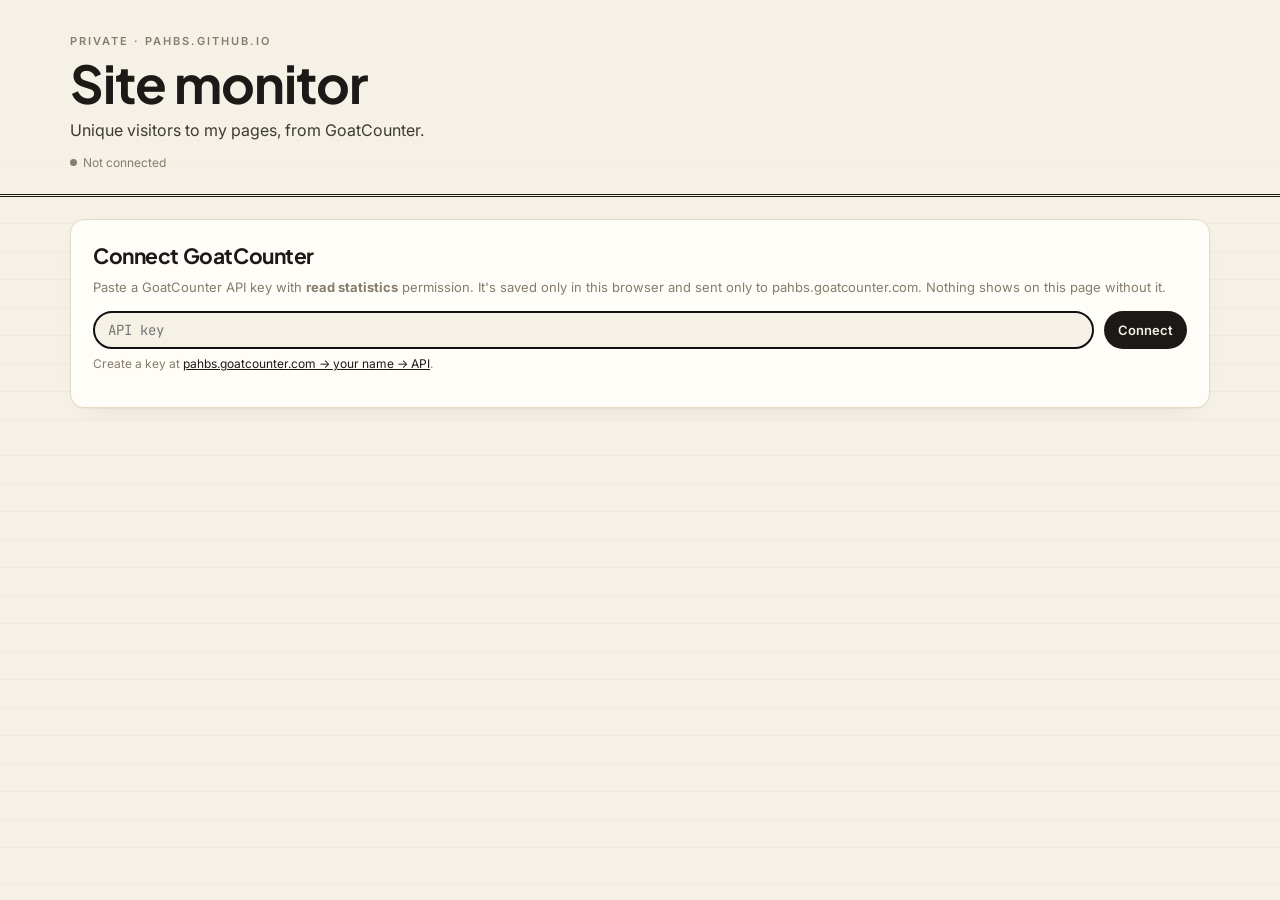
==== monitor/index.html @ 7da0ee3a "Add GoatCounter tracking and private site monitor - Track visits to the workouts hub and plank dashb" ====
<!DOCTYPE html>
<html lang="en">
<head>
<meta charset="utf-8">
<meta name="viewport" content="width=device-width, initial-scale=1">
<meta name="robots" content="noindex, nofollow">
<title>Site monitor</title>
<link rel="icon" href="data:image/svg+xml,<svg xmlns='http://www.w3.org/2000/svg' viewBox='0 0 32 32'><rect width='32' height='32' rx='6' fill='%231b1a17'/><path d='M5 22l6-7 5 4 6-9 5 5' stroke='%23f6f1e7' stroke-width='3' fill='none' stroke-linecap='round' stroke-linejoin='round'/></svg>">
<link rel="preconnect" href="https://fonts.googleapis.com">
<link rel="preconnect" href="https://fonts.gstatic.com" crossorigin>
<link href="https://fonts.googleapis.com/css2?family=Plus+Jakarta+Sans:wght@500;600;700;800&family=Inter:wght@400;500;600&family=JetBrains+Mono:wght@400;500&display=swap" rel="stylesheet">
<link rel="stylesheet" href="../workouts/plank/style.css?v=2026112201">
<link rel="stylesheet" href="monitor.css?v=2026112201">
</head>
<body>
<header class="masthead">
  <div class="wrap">
    <p class="eyebrow">Private · pahbs.github.io</p>
    <h1>Site monitor</h1>
    <p class="sub">Unique visitors to my pages, from GoatCounter.</p>
    <div class="source" id="source">Not connected</div>
  </div>
</header>

<main class="wrap">
  <!-- Locked state -->
  <section class="card" id="lock" hidden>
    <h2>Connect GoatCounter</h2>
    <p class="note">Paste a GoatCounter API key with <b>read statistics</b> permission. It's saved only in this browser and sent only to pahbs.goatcounter.com. Nothing shows on this page without it.</p>
    <form id="keyForm" class="keyform" autocomplete="off">
      <input id="keyInput" type="password" placeholder="API key" spellcheck="false" aria-label="GoatCounter API key">
      <button class="btn" type="submit">Connect</button>
    </form>
    <p class="err" id="keyErr" hidden></p>
    <p class="note small">Create a key at <a href="https://pahbs.goatcounter.com/user/api" target="_blank" rel="noopener">pahbs.goatcounter.com → your name → API</a>.</p>
  </section>

  <!-- Dashboard -->
  <div id="dash" hidden>
    <section class="card toolbar">
      <div class="seg" id="rangeSeg">
        <button data-days="7">7 days</button>
        <button data-days="30" class="on">30 days</button>
        <button data-days="90">90 days</button>
        <button data-days="365">1 year</button>
      </div>
      <div class="tools">
        <label class="chk"><input type="checkbox" id="skipMe"> Don't count my visits on this browser</label>
        <button class="btn ghost" id="refresh">Refresh</button>
        <button class="btn ghost" id="forget">Forget key</button>
      </div>
    </section>

    <section class="kpis" id="kpis"></section>

    <section class="card">
      <div class="card-head"><h2 id="trendTitle">Unique visitors per day</h2><span class="note" id="trendNote"></span></div>
      <div class="chart" id="trend"></div>
    </section>

    <section class="card">
      <div class="card-head"><h2>Pages</h2><span class="note">Click a page to filter everything to it.</span></div>
      <div id="pages"></div>
    </section>

    <section class="grid-3">
      <div class="card"><h2>Where visitors came from</h2><div class="blist" id="toprefs"></div></div>
      <div class="card"><h2>Locations</h2><div class="blist" id="locations"></div></div>
      <div class="card"><h2>Devices</h2><div class="blist" id="systems"></div><h3>Browsers</h3><div class="blist" id="browsers"></div></div>
    </section>

    <footer class="foot"><p>Visitor counts are GoatCounter's cookie-free unique visitors. This page isn't counted. <a href="https://pahbs.goatcounter.com" target="_blank" rel="noopener">Open GoatCounter →</a></p></footer>
  </div>
</main>
<div class="tip" id="tip" role="tooltip"></div>
<script src="monitor.js?v=2026112201"></script>
</body>
</html>
---- workouts/plank/style.css ----
:root{
  --paper:#f6f1e7; --paper-2:#efe8d9; --card:#fffdf8;
  --ink:#1b1a17; --ink-2:#3d3a33; --muted:#857c6b; --rule:#e4dac6; --rule-2:#d3c7ae;
  --red:#b3261e; --red-soft:#e9b3ad; --red-faint:#f6e2df;
  --blk1:#7d776b; --blk2:#45413a; --blk3:#1b1a17;
  --gold:#a9832f;
  --serif: "Plus Jakarta Sans","Inter",-apple-system,BlinkMacSystemFont,"Segoe UI",Roboto,sans-serif;
  --sans: "Inter",-apple-system,BlinkMacSystemFont,"Segoe UI",Roboto,"Helvetica Neue",Arial,sans-serif;
  --mono: "JetBrains Mono",ui-monospace,"SF Mono",Menlo,Consolas,"Liberation Mono",monospace;
}
*{box-sizing:border-box}
html{-webkit-text-size-adjust:100%}
body{margin:0;background:var(--paper);color:var(--ink);font:15px/1.5 var(--sans);
  background-image:repeating-linear-gradient(transparent 0 27px, rgba(160,140,100,.07) 27px 28px);}
.wrap{max-width:1180px;margin:0 auto;padding:0 20px}
a{color:var(--ink)}
h1,h2{font-family:var(--serif);font-weight:700;letter-spacing:-.02em;margin:0}
h2{font-size:21px}
.masthead{border-bottom:3px double var(--ink);padding:36px 0 22px;margin-bottom:22px;background:linear-gradient(var(--paper),rgba(246,241,231,.6))}
.eyebrow{font:600 11px/1 var(--sans);letter-spacing:.18em;text-transform:uppercase;color:var(--muted);margin:0 0 10px}
h1{font-size:clamp(30px,5vw,52px);line-height:1.02}
.sub{font-family:var(--sans);color:var(--ink-2);margin:8px 0 0;font-size:16px}
.source{margin-top:12px;font-size:12px;color:var(--muted)}
.source .dot{display:inline-block;width:7px;height:7px;border-radius:50%;background:var(--muted);margin-right:6px;vertical-align:1px}
.source .dot.live{background:#2f7d4a;box-shadow:0 0 0 3px rgba(47,125,74,.15)}

.card{background:var(--card);border:1px solid var(--rule);border-radius:14px;padding:20px 22px;margin-bottom:20px;box-shadow:0 1px 0 rgba(0,0,0,.03),0 8px 24px -18px rgba(60,40,0,.25)}
.card-head{display:flex;align-items:center;justify-content:space-between;gap:12px;flex-wrap:wrap}
.note{color:var(--muted);font-size:13px;margin:6px 0 14px}
.ink{color:var(--ink)} .red{color:var(--red)}
.grid-2{display:grid;grid-template-columns:1.25fr 1fr;gap:20px;align-items:start}
.grid-2>.card{margin-bottom:0}
.grid-2{margin-bottom:20px}
.col .card:last-child{margin-bottom:0}
@media (max-width:900px){.grid-2{grid-template-columns:1fr}.grid-2>.card,.col .card{margin-bottom:20px}.grid-2{margin-bottom:0}}

/* KPIs */
.kpis{display:grid;grid-template-columns:repeat(5,1fr);gap:14px;margin-bottom:20px}
@media (max-width:900px){.kpis{grid-template-columns:repeat(2,1fr)}.kpi:last-child{grid-column:1/-1}}
.kpi{background:var(--card);border:1px solid var(--rule);border-radius:14px;padding:11px 14px}
.kpi .lab{font:600 10.5px/1.2 var(--sans);letter-spacing:.14em;text-transform:uppercase;color:var(--muted)}
.kpi .val{font:600 26px/1.1 var(--serif);margin-top:4px;font-variant-numeric:tabular-nums}
.kpi .val small{font-size:14px;color:var(--muted);font-weight:400}
.kpi .foot{font-size:12px;color:var(--muted);margin-top:4px;padding:0;text-align:left}
.bar{height:5px;background:var(--paper-2);border-radius:3px;overflow:hidden;margin-top:6px}
.bar>i{display:block;height:100%;background:var(--ink);border-radius:3px}

/* Scrubber */
.scrub{padding:14px 20px}
.scrub-row{display:flex;align-items:center;gap:16px}
.scrub input[type=range]{flex:1;accent-color:var(--ink);height:28px}
.scrub-label{min-width:120px;text-align:right;font-family:var(--serif)}
.scrub-label span{font-weight:600;font-size:18px;display:block;line-height:1.1}
.scrub-label small{color:var(--muted);font-family:var(--sans);font-size:12px}
.scrub input[type=range]{min-width:0}
@media (max-width:560px){.scrub-row{flex-wrap:wrap;gap:10px}.scrub input[type=range]{order:3;flex-basis:100%}.scrub-label{flex:1;min-width:0}}
.hint{margin:4px 0 0;font-size:12px;color:var(--muted)}
.btn{font:600 13px var(--sans);background:var(--ink);color:var(--paper);border:0;border-radius:999px;padding:8px 14px;cursor:pointer;white-space:nowrap}
.btn:hover{background:var(--ink-2)}

/* Segmented */
.seg{display:inline-flex;background:var(--paper-2);border-radius:999px;padding:3px}
.seg button{font:500 12.5px var(--sans);border:0;background:transparent;color:var(--ink-2);padding:5px 11px;border-radius:999px;cursor:pointer}
.seg button.on{background:var(--card);color:var(--ink);box-shadow:0 1px 3px rgba(0,0,0,.12)}

/* Ledger */
.ledger{font-variant-numeric:tabular-nums}
.lrow{display:grid;grid-template-columns:minmax(72px,1fr) 2.2fr 86px 60px;align-items:center;gap:10px;padding:6px 6px;border-bottom:1px solid var(--rule);cursor:pointer;border-radius:6px;transition:background .15s}
.lrow:hover{background:var(--paper)}
.lrow.sel{background:var(--paper-2)}
.lrow.head{cursor:default;font:600 10.5px var(--sans);letter-spacing:.12em;text-transform:uppercase;color:var(--muted);border-bottom:2px solid var(--ink)}
.lrow.head:hover{background:none}
.lrow .rk{color:var(--muted);font-size:12px;text-align:right}
.lrow .nm{font-weight:600;white-space:nowrap;overflow:hidden;text-overflow:ellipsis}
.lrow .amt{font-family:var(--mono);font-size:13px;text-align:right}
.lrow .amt.neg{color:var(--red)}
.lrow .stk{font-size:12px;color:var(--muted);text-align:right;white-space:nowrap}
.lrow .stk b{color:var(--ink)}
.div-bar{position:relative;height:14px}
.div-bar .zero{position:absolute;left:50%;top:-3px;bottom:-3px;width:1px;background:var(--ink)}
.div-bar .b{position:absolute;top:2px;height:10px;border-radius:2px;transition:all .25s}
.div-bar .b.pos{background:var(--ink)} .div-bar .b.neg{background:var(--red)}
.ledger-zero{border-bottom:2px solid var(--ink)!important}
@media (max-width:560px){.lrow{grid-template-columns:1fr 1.4fr 74px}.lrow .stk{display:none}}

/* Donut */
.split{display:block}
#donut{display:flex;align-items:center;gap:18px;flex-wrap:wrap;margin-top:8px}
#donut .lg{flex:1;min-width:160px;font-size:14px}
#donut .lg div{display:flex;justify-content:space-between;padding:5px 0;border-bottom:1px dashed var(--rule)}
#donut .lg b{font-family:var(--serif);font-size:18px}

/* Awards */
.awards{display:grid;grid-template-columns:1fr 1fr;gap:10px;margin-top:10px}
.award{border:1px solid var(--rule);border-radius:10px;padding:10px 12px;background:var(--paper)}
.award .t{font:600 10px var(--sans);letter-spacing:.14em;text-transform:uppercase;color:var(--gold)}
.award .w{font:600 17px var(--serif);margin-top:3px}
.award .d{font-size:12px;color:var(--muted)}

/* Charts */
.chart{width:100%;position:relative}
.chart svg{display:block;width:100%;height:auto;overflow:visible}
svg text{font-family:var(--sans);fill:var(--muted);font-size:11px}
.axis line,.axis path{stroke:var(--rule-2)}
.grid line{stroke:var(--rule);stroke-dasharray:2 3}
.zero-line{stroke:var(--ink);stroke-width:1.4}
.pl{fill:none;stroke-width:1.4;stroke-linejoin:round;stroke-linecap:round;transition:opacity .2s,stroke-width .2s}
.pl.dim{opacity:.13}
.pl.hi{stroke-width:3;opacity:1}
.hit{fill:none;stroke:transparent;stroke-width:10;cursor:pointer}
.endlab{font:600 11px var(--sans)}

/* Heatmap */
.heat-wrap,.weekly-wrap{overflow-x:auto;padding-bottom:6px}
.heat{display:grid;gap:2px;font-size:11px}
.heat .n{white-space:nowrap;padding-right:8px;text-align:right;color:var(--ink-2);font-weight:500;cursor:pointer;line-height:13px}
.heat .n.sel{color:var(--ink);font-weight:700}
.heat .c{width:13px;height:13px;border-radius:2.5px;background:var(--paper-2)}
.heat .c.r{background:var(--red-soft)} .heat .c.r2{background:var(--red)}
.heat .c.b1{background:var(--blk1)} .heat .c.b2{background:var(--blk2)} .heat .c.b3{background:var(--blk3)}
.heat .c.fut{background:transparent;outline:1px dashed var(--rule)}
.heat .mh{font-size:10px;color:var(--muted);white-space:nowrap;height:14px}
.heat .rowsel .c{}
.legend{display:flex;gap:12px;flex-wrap:wrap;font-size:12px;color:var(--muted)}
.sw{display:inline-block;width:11px;height:11px;border-radius:2px;margin-right:5px;vertical-align:-1px}
.sw-blk3{background:var(--blk3)}.sw-blk2{background:var(--blk2)}.sw-blk1{background:var(--blk1)}.sw-red{background:var(--red)}.sw-none{background:var(--paper-2);outline:1px solid var(--rule)}

/* Weekly */
.wk{border-collapse:separate;border-spacing:3px;font-size:12px;font-variant-numeric:tabular-nums}
.wk th{font-weight:500;color:var(--muted);font-size:11px;white-space:nowrap;padding:0 4px}
.wk td.n{text-align:right;padding-right:8px;white-space:nowrap;font-weight:500}
.wk td.v{width:52px;height:24px;text-align:center;border-radius:5px;font-family:var(--mono);font-size:11px}

/* Profile */
.prof-top{display:grid;grid-template-columns:repeat(6,1fr);gap:10px;margin:12px 0 16px}
@media (max-width:800px){.prof-top{grid-template-columns:repeat(3,1fr)}}
.stat{background:var(--paper);border-radius:10px;padding:10px 12px}
.stat .lab{font:600 10px var(--sans);letter-spacing:.12em;text-transform:uppercase;color:var(--muted)}
.stat .val{font:600 20px var(--serif);font-variant-numeric:tabular-nums}
select{font:500 14px var(--sans);padding:7px 30px 7px 12px;border-radius:999px;border:1px solid var(--rule-2);background:var(--card);color:var(--ink)}
.proj{font-family:var(--sans);font-size:15px;margin:8px 0 0;color:var(--ink-2)}

/* Chatter */
.chatter{columns:3 260px;column-gap:16px;margin-top:10px}
.msg{break-inside:avoid;background:var(--paper);border-radius:10px;padding:10px 12px;margin-bottom:12px;border-left:3px solid var(--ink)}
.msg .who{font-weight:600;font-size:13px}
.msg .when{font-size:11px;color:var(--muted);margin-left:6px}
.msg .txt{font-family:var(--sans);font-size:14.5px;margin-top:2px;white-space:pre-wrap;word-wrap:break-word}

.foot{color:var(--muted);font-size:12px;padding:10px 0 40px;text-align:center}
.tip{position:fixed;pointer-events:none;background:var(--ink);color:var(--paper);font-size:12px;padding:7px 9px;border-radius:7px;opacity:0;transition:opacity .1s;z-index:10;max-width:260px;line-height:1.35;font-variant-numeric:tabular-nums}
.tip b{color:#fff}
.tip .neg{color:#ff9d93}

/* Where the group stands — full-width at top */
.stands #donut .lg{display:grid;grid-template-columns:repeat(4,1fr);gap:0 28px}
.stands #donut .lg div{flex-direction:column;justify-content:flex-start;border-bottom:0;border-left:1px solid var(--rule);padding:4px 0 4px 14px}
.stands #donut .lg b,.stands #donut .lg span+span{font:700 24px/1.2 var(--serif)}
@media (max-width:700px){.stands #donut .lg{grid-template-columns:1fr 1fr;gap:10px 16px}}
---- monitor/monitor.css ----
[hidden]{display:none!important}
.keyform{display:flex;gap:10px;flex-wrap:wrap;margin:6px 0}
.keyform input{flex:1;min-width:220px;font:14px var(--mono);padding:9px 14px;border-radius:999px;border:1px solid var(--rule-2);background:var(--paper)}
.err{color:var(--red);font-size:13px}
.small{font-size:12px}
.toolbar{display:flex;align-items:center;justify-content:space-between;gap:12px;flex-wrap:wrap;padding:12px 16px}
.tools{display:flex;align-items:center;gap:10px;flex-wrap:wrap}
.btn.ghost{background:transparent;color:var(--ink);border:1px solid var(--rule-2)}
.btn.ghost:hover{background:var(--paper-2)}
.chk{font-size:13px;color:var(--ink-2);display:flex;align-items:center;gap:6px;cursor:pointer}
.chk input{accent-color:var(--ink)}
.kpis{grid-template-columns:repeat(4,1fr)}
@media (max-width:900px){.kpis{grid-template-columns:repeat(2,1fr)}.kpi:last-child{grid-column:auto}}
.kpi .val.sm{font-size:18px;line-height:1.35;white-space:nowrap;overflow:hidden;text-overflow:ellipsis}
.filter-pill{display:inline-flex;align-items:center;gap:6px;background:var(--ink);color:var(--paper);border-radius:999px;padding:3px 10px;font-size:12px;cursor:pointer;margin-left:8px}

/* pages table */
.prow{display:grid;grid-template-columns:minmax(0,2fr) minmax(90px,1.2fr) 64px;gap:14px;align-items:center;padding:9px 8px;border-bottom:1px solid var(--rule);cursor:pointer;border-radius:6px}
.prow:hover{background:var(--paper)}
.prow.sel{background:var(--paper-2)}
.prow.head{cursor:default;font:600 10.5px var(--sans);letter-spacing:.12em;text-transform:uppercase;color:var(--muted);border-bottom:2px solid var(--ink)}
.prow.head:hover{background:none}
.prow .t{font-weight:600;white-space:nowrap;overflow:hidden;text-overflow:ellipsis}
.prow .p{font:12px var(--mono);color:var(--muted);white-space:nowrap;overflow:hidden;text-overflow:ellipsis}
.prow .n{font:600 18px var(--serif);text-align:right;font-variant-numeric:tabular-nums}
.prow svg{width:100%;height:30px;display:block}

/* bar lists */
.grid-3{display:grid;grid-template-columns:repeat(3,1fr);gap:20px;margin-bottom:20px}
.grid-3>.card{margin-bottom:0}
@media (max-width:900px){.grid-3{grid-template-columns:1fr}}
.card h3{font:600 13px var(--serif);margin:16px 0 4px}
.blist{margin-top:10px}
.bi{position:relative;display:flex;justify-content:space-between;gap:10px;padding:6px 8px;font-size:13px;border-radius:5px;margin-bottom:3px;overflow:hidden}
.bi i{position:absolute;left:0;top:0;bottom:0;background:var(--paper-2);border-radius:5px;z-index:0}
.bi span{position:relative;z-index:1;white-space:nowrap;overflow:hidden;text-overflow:ellipsis}
.bi b{position:relative;z-index:1;font-variant-numeric:tabular-nums}
.empty{color:var(--muted);font-size:13px;padding:6px 0}
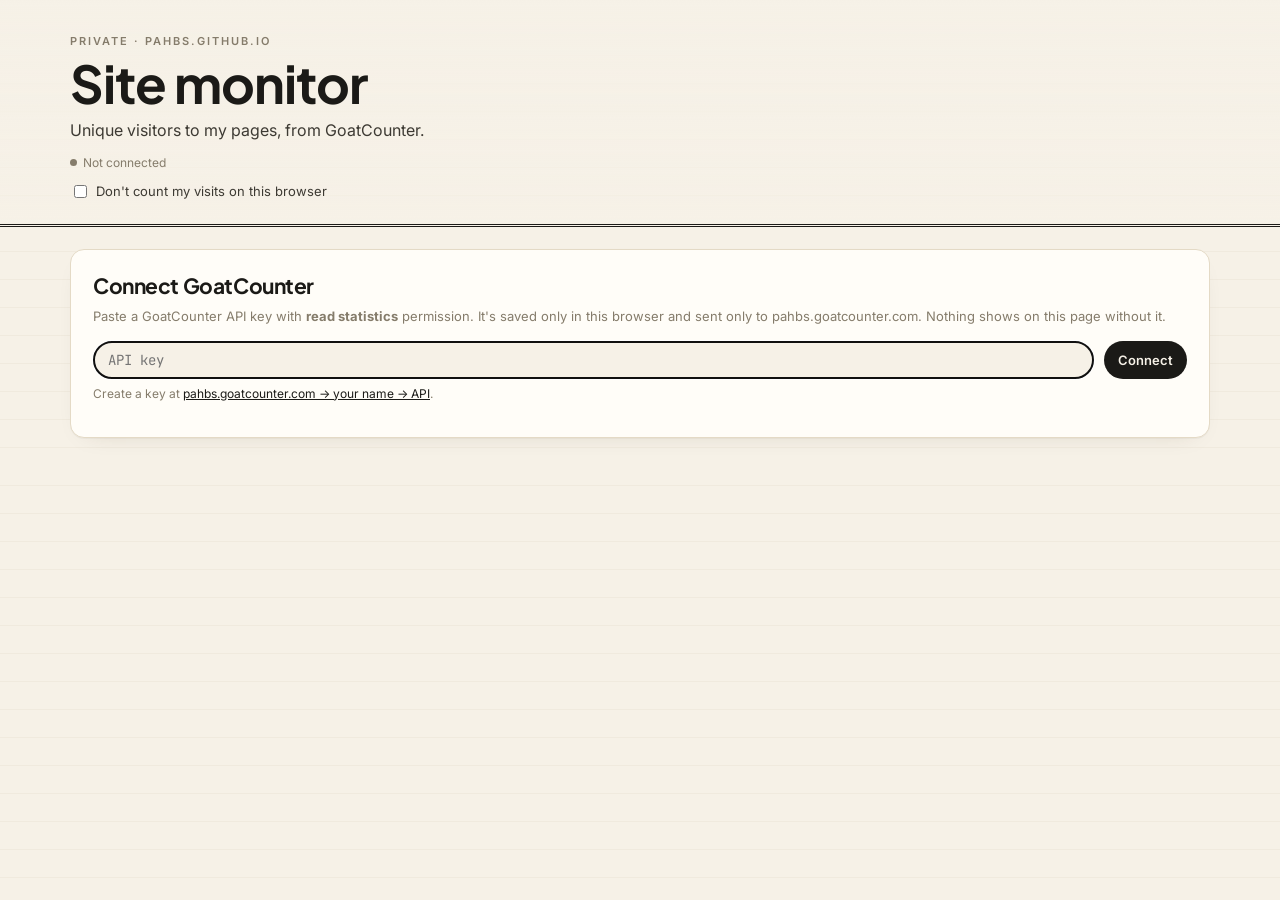
==== commit 1ebc1070: "Monitor: always show 'don't count me', explain connection failures - Move the skip-my-visits checkbo" ====
--- a/monitor/index.html
+++ b/monitor/index.html
@@ -9,8 +9,8 @@
 <link rel="preconnect" href="https://fonts.googleapis.com">
 <link rel="preconnect" href="https://fonts.gstatic.com" crossorigin>
 <link href="https://fonts.googleapis.com/css2?family=Plus+Jakarta+Sans:wght@500;600;700;800&family=Inter:wght@400;500;600&family=JetBrains+Mono:wght@400;500&display=swap" rel="stylesheet">
-<link rel="stylesheet" href="../workouts/plank/style.css?v=2026112201">
-<link rel="stylesheet" href="monitor.css?v=2026112201">
+<link rel="stylesheet" href="../workouts/plank/style.css?v=2026112202">
+<link rel="stylesheet" href="monitor.css?v=2026112202">
 </head>
 <body>
 <header class="masthead">
@@ -19,6 +19,7 @@
     <h1>Site monitor</h1>
     <p class="sub">Unique visitors to my pages, from GoatCounter.</p>
     <div class="source" id="source">Not connected</div>
+    <label class="chk top-chk"><input type="checkbox" id="skipMe"> Don't count my visits on this browser</label>
   </div>
 </header>
 
@@ -32,6 +33,7 @@
       <button class="btn" type="submit">Connect</button>
     </form>
     <p class="err" id="keyErr" hidden></p>
+    <div class="diag" id="diag" hidden></div>
     <p class="note small">Create a key at <a href="https://pahbs.goatcounter.com/user/api" target="_blank" rel="noopener">pahbs.goatcounter.com → your name → API</a>.</p>
   </section>
 
@@ -45,7 +47,6 @@
         <button data-days="365">1 year</button>
       </div>
       <div class="tools">
-        <label class="chk"><input type="checkbox" id="skipMe"> Don't count my visits on this browser</label>
         <button class="btn ghost" id="refresh">Refresh</button>
         <button class="btn ghost" id="forget">Forget key</button>
       </div>
@@ -73,6 +74,6 @@
   </div>
 </main>
 <div class="tip" id="tip" role="tooltip"></div>
-<script src="monitor.js?v=2026112201"></script>
+<script src="monitor.js?v=2026112202"></script>
 </body>
 </html>
--- a/monitor/monitor.css
+++ b/monitor/monitor.css
@@ -36,3 +36,7 @@
 .bi span{position:relative;z-index:1;white-space:nowrap;overflow:hidden;text-overflow:ellipsis}
 .bi b{position:relative;z-index:1;font-variant-numeric:tabular-nums}
 .empty{color:var(--muted);font-size:13px;padding:6px 0}
+.top-chk{margin-top:10px}
+.diag{background:var(--red-faint);border-radius:10px;padding:12px 14px;font-size:13.5px;margin:10px 0}
+.diag b{color:var(--red)}
+.diag ul{margin:6px 0 0;padding-left:18px}
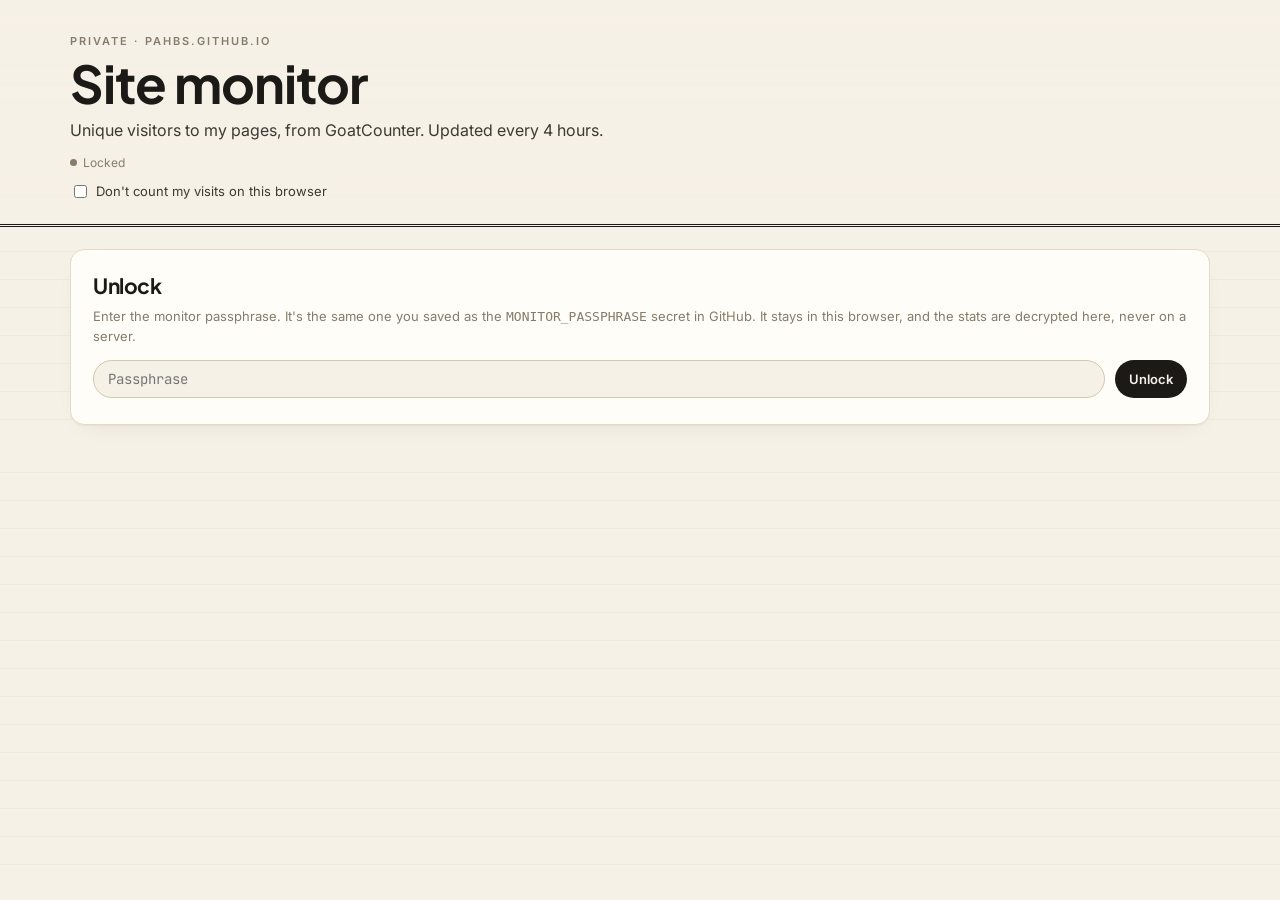
==== commit ff6eb834: "Monitor: read stats via a scheduled Action, encrypted GoatCounter's API refuses browser requests, so" ====
--- a/monitor/index.html
+++ b/monitor/index.html
@@ -9,15 +9,15 @@
 <link rel="preconnect" href="https://fonts.googleapis.com">
 <link rel="preconnect" href="https://fonts.gstatic.com" crossorigin>
 <link href="https://fonts.googleapis.com/css2?family=Plus+Jakarta+Sans:wght@500;600;700;800&family=Inter:wght@400;500;600&family=JetBrains+Mono:wght@400;500&display=swap" rel="stylesheet">
-<link rel="stylesheet" href="../workouts/plank/style.css?v=2026112202">
-<link rel="stylesheet" href="monitor.css?v=2026112202">
+<link rel="stylesheet" href="../workouts/plank/style.css?v=2026112203">
+<link rel="stylesheet" href="monitor.css?v=2026112203">
 </head>
 <body>
 <header class="masthead">
   <div class="wrap">
     <p class="eyebrow">Private · pahbs.github.io</p>
     <h1>Site monitor</h1>
-    <p class="sub">Unique visitors to my pages, from GoatCounter.</p>
+    <p class="sub">Unique visitors to my pages, from GoatCounter. Updated every 4 hours.</p>
     <div class="source" id="source">Not connected</div>
     <label class="chk top-chk"><input type="checkbox" id="skipMe"> Don't count my visits on this browser</label>
   </div>
@@ -26,15 +26,14 @@
 <main class="wrap">
   <!-- Locked state -->
   <section class="card" id="lock" hidden>
-    <h2>Connect GoatCounter</h2>
-    <p class="note">Paste a GoatCounter API key with <b>read statistics</b> permission. It's saved only in this browser and sent only to pahbs.goatcounter.com. Nothing shows on this page without it.</p>
+    <h2>Unlock</h2>
+    <p class="note">Enter the monitor passphrase. It's the same one you saved as the <code>MONITOR_PASSPHRASE</code> secret in GitHub. It stays in this browser, and the stats are decrypted here, never on a server.</p>
     <form id="keyForm" class="keyform" autocomplete="off">
-      <input id="keyInput" type="password" placeholder="API key" spellcheck="false" aria-label="GoatCounter API key">
-      <button class="btn" type="submit">Connect</button>
+      <input id="keyInput" type="password" placeholder="Passphrase" spellcheck="false" aria-label="Monitor passphrase">
+      <button class="btn" type="submit">Unlock</button>
     </form>
     <p class="err" id="keyErr" hidden></p>
     <div class="diag" id="diag" hidden></div>
-    <p class="note small">Create a key at <a href="https://pahbs.goatcounter.com/user/api" target="_blank" rel="noopener">pahbs.goatcounter.com → your name → API</a>.</p>
   </section>
 
   <!-- Dashboard -->
@@ -47,8 +46,8 @@
         <button data-days="365">1 year</button>
       </div>
       <div class="tools">
-        <button class="btn ghost" id="refresh">Refresh</button>
-        <button class="btn ghost" id="forget">Forget key</button>
+        <a class="btn ghost" id="runNow" href="https://github.com/pahbs/misc/actions/workflows/monitor.yml" target="_blank" rel="noopener">Update now ↗</a>
+        <button class="btn ghost" id="forget">Lock</button>
       </div>
     </section>
 
@@ -60,12 +59,12 @@
     </section>
 
     <section class="card">
-      <div class="card-head"><h2>Pages</h2><span class="note">Click a page to filter everything to it.</span></div>
+      <div class="card-head"><h2>Pages</h2><span class="note">Click a page to filter the chart and totals to it.</span></div>
       <div id="pages"></div>
     </section>
 
     <section class="grid-3">
-      <div class="card"><h2>Where visitors came from</h2><div class="blist" id="toprefs"></div></div>
+      <div class="card"><h2>Where visitors came from</h2><p class="note small" id="listNote"></p><div class="blist" id="toprefs"></div></div>
       <div class="card"><h2>Locations</h2><div class="blist" id="locations"></div></div>
       <div class="card"><h2>Devices</h2><div class="blist" id="systems"></div><h3>Browsers</h3><div class="blist" id="browsers"></div></div>
     </section>
@@ -74,6 +73,6 @@
   </div>
 </main>
 <div class="tip" id="tip" role="tooltip"></div>
-<script src="monitor.js?v=2026112202"></script>
+<script src="monitor.js?v=2026112203"></script>
 </body>
 </html>
